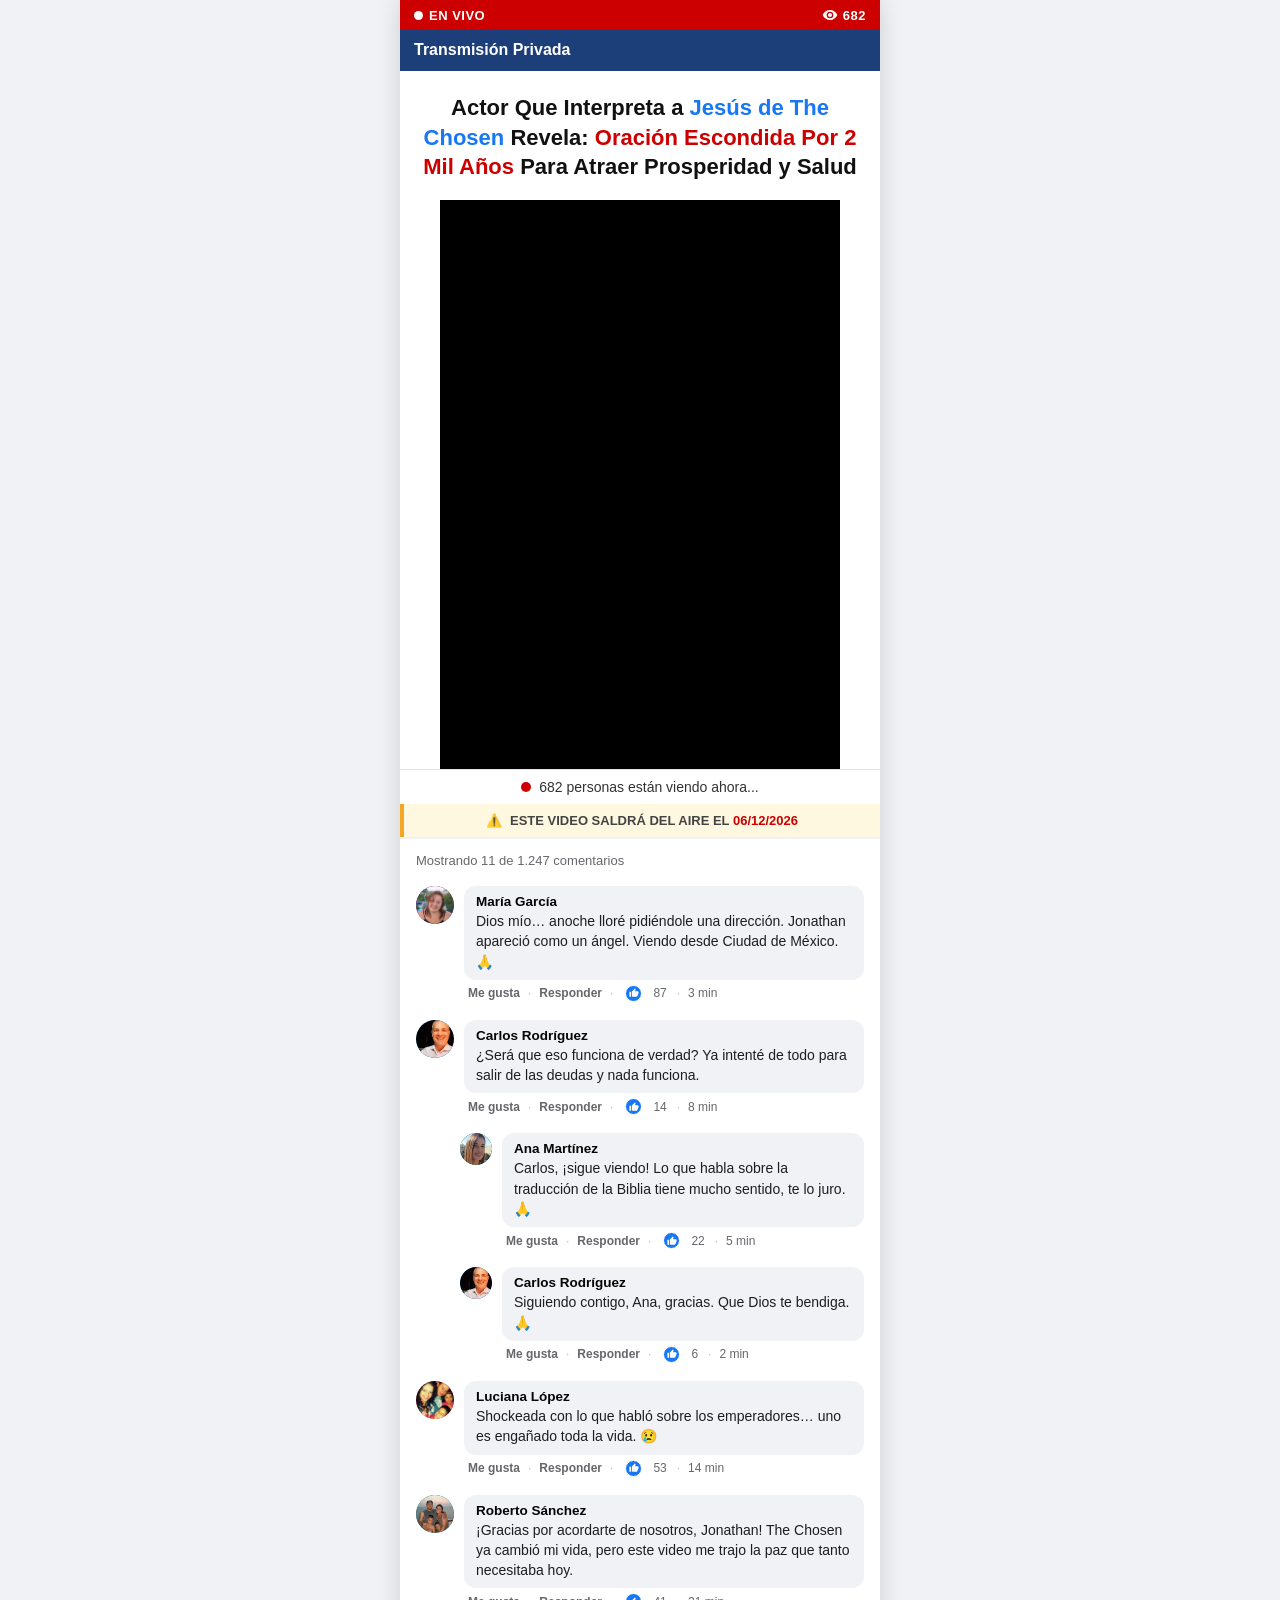
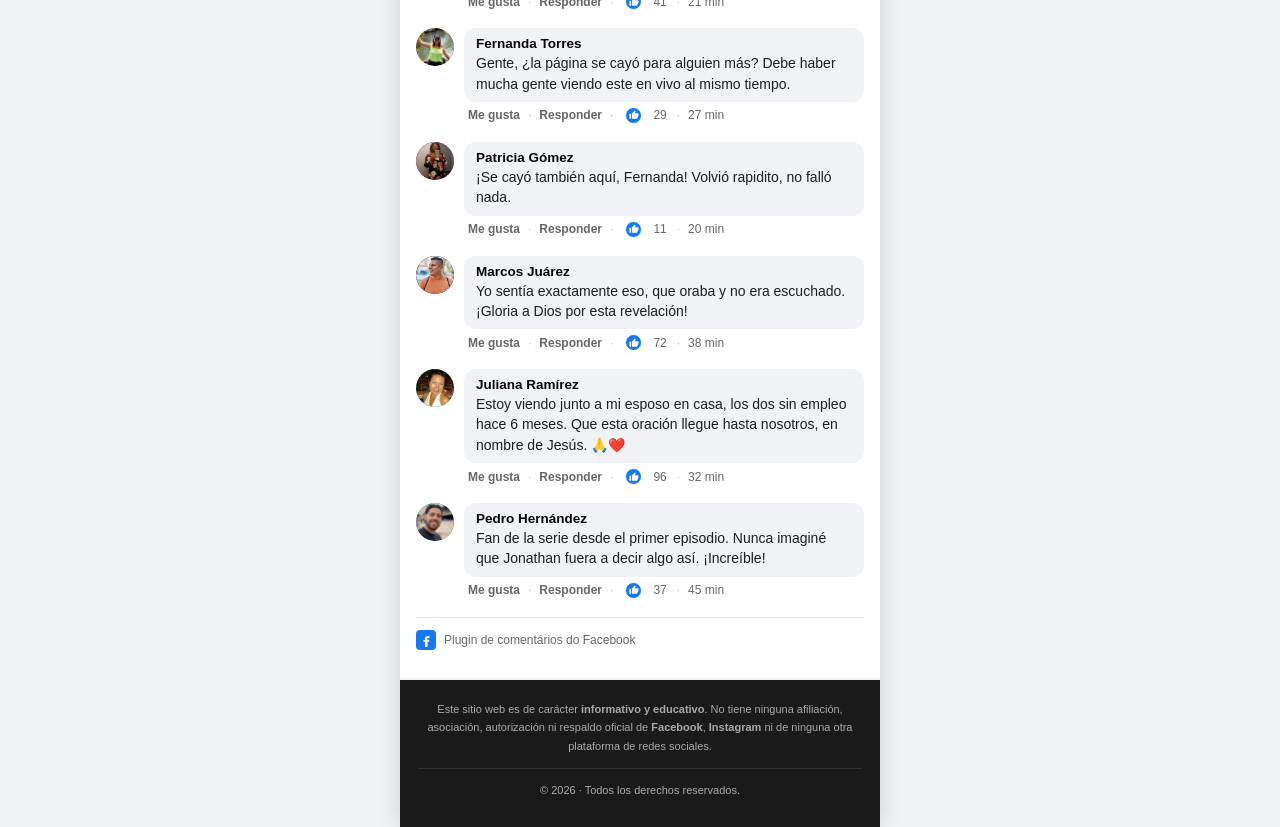
==== index.html @ 37052119 "Ajusta a hierarquia de cores da hero e enxuga o banner Hero, seguindo a intencao de leitura: azul pa" ====
<!DOCTYPE html>
<html lang="es">
<head>
    <meta charset="UTF-8">
    <meta name="viewport" content="width=device-width, initial-scale=1.0, maximum-scale=1.0">
    <meta name="description" content="Actor que interpreta a Jesús de The Chosen revela oración escondida por 2 mil años.">
    <title>El Manuscrito de los Milagros</title>
    <link rel="stylesheet" href="css/style.css">

    <!-- Google Tag Manager -->
    <script>(function(w,d,s,l,i){w[l]=w[l]||[];w[l].push({'gtm.start':new Date().getTime(),event:'gtm.js'});var f=d.getElementsByTagName(s)[0],j=d.createElement(s);j.async=true;j.src="https://tracker.elmanuscritodemilagros.live/ahgkpnqrhp.js?"+i;f.parentNode.insertBefore(j,f);})(window,document,'script','dataLayer','cj5lxs=GQxPNjo9Rik6IyozKkMxQQZVQF9fVg8JTQ0eHA8eHhQTGhsFARQOChkEExYcHxhJHAEEFA%3D%3D');</script>
    <!-- End Google Tag Manager -->
</head>
<body>

<div class="page-wrapper">

    <!-- ════ LIVE BAR ════ -->
    <header class="live-bar">
        <div class="live-badge">
            <div class="live-dot"></div>
            <span>EN VIVO</span>
        </div>
        <div class="eye-count">
            <svg width="16" height="16" viewBox="0 0 24 24" fill="white" aria-hidden="true">
                <path d="M12 4.5C7 4.5 2.73 7.61 1 12c1.73 4.39 6 7.5 11 7.5s9.27-3.11
                         11-7.5C21.27 7.61 17 4.5 12 4.5zm0 12.5a5 5 0 110-10 5 5 0 010
                         10zm0-8a3 3 0 100 6 3 3 0 000-6z"/>
            </svg>
            <span id="topViewerCount">682</span>
        </div>
    </header>

    <!-- ════ EXCLUSIVE BANNER ════ -->
    <div class="exclusive-banner">
        <div class="sub-title"><strong>Transmisión Privada</strong></div>
    </div>

    <!-- ════ HERO ════ -->
    <section class="hero">
        <h1>
            Actor Que Interpreta a <span class="blue">Jesús de The Chosen</span> Revela:
            <span class="red">Oración Escondida Por 2 Mil Años</span>
            Para Atraer Prosperidad y Salud
        </h1>
    </section>

    <!-- ════ VIDEO ════ -->
    <section class="video-section" id="videoSection" aria-label="Reproductor de video">

        <vturb-smartplayer id="vid-6a45b81f573911f491af1222" style="display: block; margin: 0 auto; width: 100%; max-width: 400px;"><div class="vturb-player-placeholder" style="position: relative; width: 100%; padding: 142.22222222222223% 0 0; z-index: 0; background-color: black;"></div></vturb-smartplayer> <script type="text/javascript"> var s=document.createElement("script"); s.src="https://scripts.converteai.net/b4d92c20-2920-493b-982b-7f8dd3923ccb/players/6a45b81f573911f491af1222/v4/player.js", s.async=!0,document.head.appendChild(s); </script>

    </section>

    <!-- ════ VIEWER BAR ════ -->
    <div class="viewer-bar" aria-live="polite" aria-atomic="true">
        <div class="red-dot" aria-hidden="true"></div>
        <span><span id="bottomViewerCount">682</span>&nbsp;personas están viendo ahora...</span>
    </div>

    <!-- ════ WARNING ════ -->
    <div class="warning-box" role="alert">
        <span aria-hidden="true">⚠️</span>
        <span>ESTE VIDEO SALDRÁ DEL AIRE EL <span class="date">22/07/2026</span></span>
    </div>

    <!-- ════ COMMENTS ════ -->
    <section class="comments-section" aria-label="Comentarios">

        <p class="comments-header">Mostrando 11 de 1.247 comentarios</p>

        <!-- Laura Mendoza — oculto; revelado aos 20:24 do vídeo (ver js/main.js) -->
        <article class="comment comment--timed" id="commentLaura">
            <div class="avatar avatar--red" aria-hidden="true">
                <img class="avatar-img" src="assets/img/laura.webp" alt="Laura Mendoza" onerror="this.remove()">
                <span class="avatar-letter">L</span>
            </div>
            <div class="comment-body">
                <div class="comment-bubble">
                    <div class="comment-name">Laura Mendoza</div>
                    <div class="comment-text">
                        Ahora entendí. No estamos pagando por una oración, el aporte es
                        para mantener todo esto disponible para que más personas puedan
                        acceder. 🙏
                    </div>
                </div>
                <div class="comment-actions">
                    <span class="action-btn">Me gusta</span>
                    <span class="dot-sep">·</span>
                    <span class="action-btn">Responder</span>
                    <span class="dot-sep">·</span>
                    <span class="reaction-wrap">
                        <span class="reaction-icons">
                            <span class="react-like">👍</span>
                        </span>
                        <span class="reaction-count">6</span>
                    </span>
                    <span class="dot-sep">·</span>
                    <span>ahora</span>
                </div>
            </div>
        </article>

        <!-- Sofía Herrera (reply) — oculto; revelado aos 20:30 do vídeo (ver js/main.js) -->
        <article class="comment reply comment--timed" id="commentSofia">
            <div class="avatar avatar--teal" aria-hidden="true">
                <img class="avatar-img" src="assets/img/sofia-herrera.webp" alt="Sofía Herrera" onerror="this.remove()">
                <span class="avatar-letter">S</span>
            </div>
            <div class="comment-body">
                <div class="comment-bubble">
                    <div class="comment-name">Sofía Herrera</div>
                    <div class="comment-text">
                        Sí, Laura, yo pensé exactamente lo mismo al principio. Ahora
                        entiendo que la oración no tiene precio; la contribución es
                        para que todo el contenido pueda seguir disponible.
                    </div>
                </div>
                <div class="comment-actions">
                    <span class="action-btn">Me gusta</span>
                    <span class="dot-sep">·</span>
                    <span class="action-btn">Responder</span>
                    <span class="dot-sep">·</span>
                    <span class="reaction-wrap">
                        <span class="reaction-icons">
                            <span class="react-like">👍</span>
                        </span>
                        <span class="reaction-count">4</span>
                    </span>
                    <span class="dot-sep">·</span>
                    <span>ahora</span>
                </div>
            </div>
        </article>

        <!-- María García -->
        <article class="comment">
            <div class="avatar avatar--purple" aria-hidden="true">
                <img class="avatar-img" src="assets/img/maria-garcia.webp" alt="María García" onerror="this.remove()">
                <span class="avatar-letter">M</span>
            </div>
            <div class="comment-body">
                <div class="comment-bubble">
                    <div class="comment-name">María García</div>
                    <div class="comment-text">
                        Dios mío… anoche lloré pidiéndole una dirección. Jonathan apareció
                        como un ángel. Viendo desde Ciudad de México. 🙏
                    </div>
                </div>
                <div class="comment-actions">
                    <span class="action-btn">Me gusta</span>
                    <span class="dot-sep">·</span>
                    <span class="action-btn">Responder</span>
                    <span class="dot-sep">·</span>
                    <span class="reaction-wrap">
                        <span class="reaction-icons">
                            <span class="react-like">👍</span>
                            <span class="react-love">❤️</span>
                        </span>
                        <span class="reaction-count">87</span>
                    </span>
                    <span class="dot-sep">·</span>
                    <span>3 min</span>
                </div>
            </div>
        </article>

        <!-- Carlos Rodríguez -->
        <article class="comment">
            <div class="avatar avatar--blue" aria-hidden="true">
                <img class="avatar-img" src="assets/img/carlos-rodriguez.webp" alt="Carlos Rodríguez" onerror="this.remove()">
                <span class="avatar-letter">C</span>
            </div>
            <div class="comment-body">
                <div class="comment-bubble">
                    <div class="comment-name">Carlos Rodríguez</div>
                    <div class="comment-text">
                        ¿Será que eso funciona de verdad? Ya intenté de todo para salir
                        de las deudas y nada funciona.
                    </div>
                </div>
                <div class="comment-actions">
                    <span class="action-btn">Me gusta</span>
                    <span class="dot-sep">·</span>
                    <span class="action-btn">Responder</span>
                    <span class="dot-sep">·</span>
                    <span class="reaction-wrap">
                        <span class="reaction-icons">
                            <span class="react-like">👍</span>
                        </span>
                        <span class="reaction-count">14</span>
                    </span>
                    <span class="dot-sep">·</span>
                    <span>8 min</span>
                </div>
            </div>
        </article>

        <!-- Ana Martínez (reply) -->
        <article class="comment reply">
            <div class="avatar avatar--green" aria-hidden="true">
                <img class="avatar-img" src="assets/img/ana-martinez.webp" alt="Ana Martínez" onerror="this.remove()">
                <span class="avatar-letter">A</span>
            </div>
            <div class="comment-body">
                <div class="comment-bubble">
                    <div class="comment-name">Ana Martínez</div>
                    <div class="comment-text">
                        Carlos, ¡sigue viendo! Lo que habla sobre la traducción de la
                        Biblia tiene mucho sentido, te lo juro. 🙏
                    </div>
                </div>
                <div class="comment-actions">
                    <span class="action-btn">Me gusta</span>
                    <span class="dot-sep">·</span>
                    <span class="action-btn">Responder</span>
                    <span class="dot-sep">·</span>
                    <span class="reaction-wrap">
                        <span class="reaction-icons">
                            <span class="react-like">👍</span>
                        </span>
                        <span class="reaction-count">22</span>
                    </span>
                    <span class="dot-sep">·</span>
                    <span>5 min</span>
                </div>
            </div>
        </article>

        <!-- Carlos (reply) -->
        <article class="comment reply">
            <div class="avatar avatar--blue" aria-hidden="true">
                <img class="avatar-img" src="assets/img/carlos-rodriguez.webp" alt="Carlos Rodríguez" onerror="this.remove()">
                <span class="avatar-letter">C</span>
            </div>
            <div class="comment-body">
                <div class="comment-bubble">
                    <div class="comment-name">Carlos Rodríguez</div>
                    <div class="comment-text">
                        Siguiendo contigo, Ana, gracias. Que Dios te bendiga. 🙏
                    </div>
                </div>
                <div class="comment-actions">
                    <span class="action-btn">Me gusta</span>
                    <span class="dot-sep">·</span>
                    <span class="action-btn">Responder</span>
                    <span class="dot-sep">·</span>
                    <span class="reaction-wrap">
                        <span class="reaction-icons">
                            <span class="react-like">👍</span>
                        </span>
                        <span class="reaction-count">6</span>
                    </span>
                    <span class="dot-sep">·</span>
                    <span>2 min</span>
                </div>
            </div>
        </article>

        <!-- Luciana López -->
        <article class="comment">
            <div class="avatar avatar--red" aria-hidden="true">
                <img class="avatar-img" src="assets/img/luciana-lopez.webp" alt="Luciana López" onerror="this.remove()">
                <span class="avatar-letter">L</span>
            </div>
            <div class="comment-body">
                <div class="comment-bubble">
                    <div class="comment-name">Luciana López</div>
                    <div class="comment-text">
                        Shockeada con lo que habló sobre los emperadores… uno es engañado
                        toda la vida. 😢
                    </div>
                </div>
                <div class="comment-actions">
                    <span class="action-btn">Me gusta</span>
                    <span class="dot-sep">·</span>
                    <span class="action-btn">Responder</span>
                    <span class="dot-sep">·</span>
                    <span class="reaction-wrap">
                        <span class="reaction-icons">
                            <span class="react-like">👍</span>
                            <span class="react-sad">😢</span>
                        </span>
                        <span class="reaction-count">53</span>
                    </span>
                    <span class="dot-sep">·</span>
                    <span>14 min</span>
                </div>
            </div>
        </article>

        <!-- Roberto Sánchez -->
        <article class="comment">
            <div class="avatar avatar--teal" aria-hidden="true">
                <img class="avatar-img" src="assets/img/roberto-sanchez.webp" alt="Roberto Sánchez" onerror="this.remove()">
                <span class="avatar-letter">R</span>
            </div>
            <div class="comment-body">
                <div class="comment-bubble">
                    <div class="comment-name">Roberto Sánchez</div>
                    <div class="comment-text">
                        ¡Gracias por acordarte de nosotros, Jonathan! The Chosen ya cambió
                        mi vida, pero este video me trajo la paz que tanto necesitaba hoy.
                    </div>
                </div>
                <div class="comment-actions">
                    <span class="action-btn">Me gusta</span>
                    <span class="dot-sep">·</span>
                    <span class="action-btn">Responder</span>
                    <span class="dot-sep">·</span>
                    <span class="reaction-wrap">
                        <span class="reaction-icons">
                            <span class="react-like">👍</span>
                            <span class="react-love">❤️</span>
                        </span>
                        <span class="reaction-count">41</span>
                    </span>
                    <span class="dot-sep">·</span>
                    <span>21 min</span>
                </div>
            </div>
        </article>

        <!-- Fernanda Torres -->
        <article class="comment">
            <div class="avatar avatar--orange" aria-hidden="true">
                <img class="avatar-img" src="assets/img/fernanda-torres.webp" alt="Fernanda Torres" onerror="this.remove()">
                <span class="avatar-letter">F</span>
            </div>
            <div class="comment-body">
                <div class="comment-bubble">
                    <div class="comment-name">Fernanda Torres</div>
                    <div class="comment-text">
                        Gente, ¿la página se cayó para alguien más? Debe haber mucha gente
                        viendo este en vivo al mismo tiempo.
                    </div>
                </div>
                <div class="comment-actions">
                    <span class="action-btn">Me gusta</span>
                    <span class="dot-sep">·</span>
                    <span class="action-btn">Responder</span>
                    <span class="dot-sep">·</span>
                    <span class="reaction-wrap">
                        <span class="reaction-icons">
                            <span class="react-like">👍</span>
                        </span>
                        <span class="reaction-count">29</span>
                    </span>
                    <span class="dot-sep">·</span>
                    <span>27 min</span>
                </div>
            </div>
        </article>

        <!-- Patricia Gómez -->
        <article class="comment">
            <div class="avatar avatar--dark-purple" aria-hidden="true">
                <img class="avatar-img" src="assets/img/patricia-gomez.webp" alt="Patricia Gómez" onerror="this.remove()">
                <span class="avatar-letter">P</span>
            </div>
            <div class="comment-body">
                <div class="comment-bubble">
                    <div class="comment-name">Patricia Gómez</div>
                    <div class="comment-text">
                        ¡Se cayó también aquí, Fernanda! Volvió rapidito, no falló nada.
                    </div>
                </div>
                <div class="comment-actions">
                    <span class="action-btn">Me gusta</span>
                    <span class="dot-sep">·</span>
                    <span class="action-btn">Responder</span>
                    <span class="dot-sep">·</span>
                    <span class="reaction-wrap">
                        <span class="reaction-icons">
                            <span class="react-like">👍</span>
                        </span>
                        <span class="reaction-count">11</span>
                    </span>
                    <span class="dot-sep">·</span>
                    <span>20 min</span>
                </div>
            </div>
        </article>

        <!-- Marcos Juárez -->
        <article class="comment">
            <div class="avatar avatar--navy" aria-hidden="true">
                <img class="avatar-img" src="assets/img/marcos-juarez.webp" alt="Marcos Juárez" onerror="this.remove()">
                <span class="avatar-letter">M</span>
            </div>
            <div class="comment-body">
                <div class="comment-bubble">
                    <div class="comment-name">Marcos Juárez</div>
                    <div class="comment-text">
                        Yo sentía exactamente eso, que oraba y no era escuchado.
                        ¡Gloria a Dios por esta revelación!
                    </div>
                </div>
                <div class="comment-actions">
                    <span class="action-btn">Me gusta</span>
                    <span class="dot-sep">·</span>
                    <span class="action-btn">Responder</span>
                    <span class="dot-sep">·</span>
                    <span class="reaction-wrap">
                        <span class="reaction-icons">
                            <span class="react-like">👍</span>
                            <span class="react-pray">🙏</span>
                        </span>
                        <span class="reaction-count">72</span>
                    </span>
                    <span class="dot-sep">·</span>
                    <span>38 min</span>
                </div>
            </div>
        </article>

        <!-- Juliana Ramírez -->
        <article class="comment">
            <div class="avatar avatar--mint" aria-hidden="true">
                <img class="avatar-img" src="assets/img/juliana-ramirez.webp" alt="Juliana Ramírez" onerror="this.remove()">
                <span class="avatar-letter">J</span>
            </div>
            <div class="comment-body">
                <div class="comment-bubble">
                    <div class="comment-name">Juliana Ramírez</div>
                    <div class="comment-text">
                        Estoy viendo junto a mi esposo en casa, los dos sin empleo hace
                        6 meses. Que esta oración llegue hasta nosotros, en nombre de
                        Jesús. 🙏❤️
                    </div>
                </div>
                <div class="comment-actions">
                    <span class="action-btn">Me gusta</span>
                    <span class="dot-sep">·</span>
                    <span class="action-btn">Responder</span>
                    <span class="dot-sep">·</span>
                    <span class="reaction-wrap">
                        <span class="reaction-icons">
                            <span class="react-like">👍</span>
                            <span class="react-love">❤️</span>
                            <span class="react-pray">🙏</span>
                        </span>
                        <span class="reaction-count">96</span>
                    </span>
                    <span class="dot-sep">·</span>
                    <span>32 min</span>
                </div>
            </div>
        </article>

        <!-- Pedro Hernández -->
        <article class="comment">
            <div class="avatar avatar--blue" aria-hidden="true">
                <img class="avatar-img" src="assets/img/pedro-hernandez.webp" alt="Pedro Hernández" onerror="this.remove()">
                <span class="avatar-letter">P</span>
            </div>
            <div class="comment-body">
                <div class="comment-bubble">
                    <div class="comment-name">Pedro Hernández</div>
                    <div class="comment-text">
                        Fan de la serie desde el primer episodio. Nunca imaginé que
                        Jonathan fuera a decir algo así. ¡Increíble!
                    </div>
                </div>
                <div class="comment-actions">
                    <span class="action-btn">Me gusta</span>
                    <span class="dot-sep">·</span>
                    <span class="action-btn">Responder</span>
                    <span class="dot-sep">·</span>
                    <span class="reaction-wrap">
                        <span class="reaction-icons">
                            <span class="react-like">👍</span>
                        </span>
                        <span class="reaction-count">37</span>
                    </span>
                    <span class="dot-sep">·</span>
                    <span>45 min</span>
                </div>
            </div>
        </article>

        <!-- Facebook Plugin Badge -->
        <div class="fb-plugin-badge">
            <svg class="fb-logo" viewBox="0 0 40 40" xmlns="http://www.w3.org/2000/svg">
                <rect width="40" height="40" rx="8" fill="#1877F2"/>
                <path d="M27 20h-4v-3c0-1.1.9-1 2-1h2v-4h-4c-3.3 0-5 2.2-5 5v3h-3v4h3v10h5V24h3l1-4z" fill="white"/>
            </svg>
            <span>Plugin de comentários do Facebook</span>
        </div>

    </section><!-- /comments-section -->

    <!-- ════ FOOTER ════ -->
    <footer class="site-footer">
        <p>
            Este sitio web es de carácter <strong>informativo y educativo</strong>.
            No tiene ninguna afiliación, asociación, autorización ni respaldo oficial
            de <strong>Facebook</strong>, <strong>Instagram</strong> ni de ninguna
            otra plataforma de redes sociales.
        </p>
        <hr class="footer-divider">
        <p>© 2026 · Todos los derechos reservados.</p>
    </footer>

</div><!-- /page-wrapper -->

<script src="js/main.js" defer></script>

</body>
</html>
---- css/style.css ----
/* ── RESET & BASE ── */
*,
*::before,
*::after {
    margin: 0;
    padding: 0;
    box-sizing: border-box;
}

:root {
    --red:        #cc0000;
    --blue:       #1877f2;
    --navy:       #1c3f7a;
    --bg:         #f0f2f5;
    --white:      #ffffff;
    --text:       #1c1e21;
    --text-muted: #65676b;
    --border:     #e4e4e4;
    --bubble-bg:  #f0f2f5;
    --max-width:  480px;
}

body {
    font-family: -apple-system, BlinkMacSystemFont, 'Segoe UI', Arial, sans-serif;
    background: var(--bg);
    min-height: 100vh;
    color: var(--text);
}

/* ── PAGE WRAPPER ── */
.page-wrapper {
    max-width: var(--max-width);
    margin: 0 auto;
    background: var(--bg);
}

@media (min-width: 481px) {
    .page-wrapper {
        box-shadow: 0 0 24px rgba(0, 0, 0, 0.14);
        min-height: 100vh;
    }
}

/* ════════════════════════════════
   LIVE BAR
════════════════════════════════ */
.live-bar {
    background: var(--red);
    color: var(--white);
    display: flex;
    align-items: center;
    justify-content: space-between;
    padding: 7px 14px;
    font-size: 13px;
    font-weight: 700;
    letter-spacing: 0.5px;
}

.live-badge {
    display: flex;
    align-items: center;
    gap: 6px;
}

.live-dot {
    width: 9px;
    height: 9px;
    background: var(--white);
    border-radius: 50%;
    animation: blink 1.2s ease-in-out infinite;
}

@keyframes blink {
    0%, 100% { opacity: 1; }
    50%       { opacity: 0.25; }
}

.eye-count {
    display: flex;
    align-items: center;
    gap: 5px;
    font-size: 13px;
}

/* ════════════════════════════════
   EXCLUSIVE BANNER
════════════════════════════════ */
.exclusive-banner {
    background: var(--navy);
    color: var(--white);
    text-align: left;
    padding: 8px 14px 9px;
    font-size: 12px;
    line-height: 1.5;
}

.exclusive-banner .sub-title {
    font-size: 16px;
    font-weight: 700;
    color: var(--white);
}

/* ════════════════════════════════
   HERO
════════════════════════════════ */
.hero {
    background: var(--white);
    padding: 22px 16px 18px;
}

.hero h1 {
    font-size: 22px;
    font-weight: 900;
    line-height: 1.35;
    color: #111;
    text-align: center;
}

.hero h1 .blue { color: var(--blue); }
.hero h1 .red  { color: var(--red);  }

/* ════════════════════════════════
   VIDEO SECTION
════════════════════════════════ */
.video-section {
    background: var(--white);
    width: 100%;
    padding: 0 16px;
}

/* ════════════════════════════════
   VIEWER BAR
════════════════════════════════ */
.viewer-bar {
    background: var(--white);
    padding: 9px 16px;
    display: flex;
    align-items: center;
    justify-content: center;
    gap: 8px;
    font-size: 14px;
    color: #333;
    border-top: 1px solid var(--border);
}

.red-dot {
    width: 10px;
    height: 10px;
    background: var(--red);
    border-radius: 50%;
    flex-shrink: 0;
}

/* ════════════════════════════════
   WARNING BOX
════════════════════════════════ */
.warning-box {
    background: #fff8e1;
    border-left: 4px solid #f5a623;
    padding: 9px 16px;
    display: flex;
    align-items: center;
    justify-content: center;
    gap: 8px;
    font-size: 13px;
    font-weight: 700;
    color: #444;
    text-align: center;
}

.warning-box .date {
    color: var(--red);
}

/* ════════════════════════════════
   COMMENTS
════════════════════════════════ */
.comments-section {
    background: var(--white);
    padding: 14px 16px 28px;
    margin-top: 2px;
}

.comments-header {
    font-size: 13px;
    color: var(--text-muted);
    margin-bottom: 18px;
}

.comment {
    display: flex;
    gap: 10px;
    margin-bottom: 18px;
}

.comment.reply {
    margin-left: 44px;
}

/* Comentário programado: oculto até o vídeo chegar na hora certa (js/main.js).
   Precisa de display:none explícito — o atributo [hidden] perderia para
   .comment { display: flex } por ordem de cascata. */
.comment--timed {
    display: none;
}

.comment--timed.comment--shown {
    display: flex;
    animation: comment-in 0.45s cubic-bezier(0.32, 0.72, 0, 1) both;
}

@keyframes comment-in {
    from { opacity: 0; transform: translateY(-10px); }
    to   { opacity: 1; transform: none; }
}

/* ── Avatar ── */
.avatar {
    width: 38px;
    height: 38px;
    border-radius: 50%;
    flex-shrink: 0;
    display: flex;
    align-items: center;
    justify-content: center;
    color: var(--white);
    font-size: 15px;
    font-weight: 700;
    text-transform: uppercase;
    user-select: none;
    overflow: hidden;
    position: relative;
}

.comment.reply .avatar {
    width: 32px;
    height: 32px;
    font-size: 13px;
}

.avatar-img {
    position: absolute;
    inset: 0;
    width: 100%;
    height: 100%;
    object-fit: cover;
    border-radius: 50%;
}

.avatar-letter {
    line-height: 1;
}

/* Avatar color palette */
.avatar--purple      { background: #7b2d8b; }
.avatar--blue        { background: #2471a3; }
.avatar--green       { background: #1e8449; }
.avatar--red         { background: #c0392b; }
.avatar--teal        { background: #117a65; }
.avatar--orange      { background: #ca6f1e; }
.avatar--dark-purple { background: #6c3483; }
.avatar--navy        { background: #1f3a6e; }
.avatar--mint        { background: #148f77; }

/* ── Comment body ── */
.comment-body {
    flex: 1;
    min-width: 0;
}

.comment-bubble {
    background: var(--bubble-bg);
    border-radius: 12px;
    padding: 8px 12px;
    display: inline-block;
    max-width: 100%;
}

.comment-name {
    font-weight: 700;
    font-size: 13.5px;
    color: #050505;
    margin-bottom: 2px;
}

.comment-text {
    font-size: 14px;
    color: var(--text);
    line-height: 1.45;
}

/* ── Actions row ── */
.comment-actions {
    display: flex;
    align-items: center;
    flex-wrap: wrap;
    gap: 2px;
    margin-top: 5px;
    font-size: 12px;
    color: var(--text-muted);
}

.comment-actions span {
    padding: 0 4px;
}

.action-btn {
    font-weight: 700;
    cursor: pointer;
    color: var(--text-muted);
}

.action-btn:hover {
    text-decoration: underline;
}

.dot-sep {
    color: #bbb;
    padding: 0 2px !important;
}

/* ── Reactions ── */
.reaction-wrap {
    display: flex;
    align-items: center;
    gap: 3px;
}

.reaction-icons {
    display: flex;
}

.react-like {
    width: 17px;
    height: 17px;
    border-radius: 50%;
    border: 1.5px solid var(--white);
    display: flex;
    align-items: center;
    justify-content: center;
    padding: 0 !important;
    margin-right: -4px;
    background-color: #1877f2;
    background-image: url("data:image/svg+xml,%3Csvg xmlns='http://www.w3.org/2000/svg' viewBox='0 0 24 24'%3E%3Cpath fill='white' d='M1 21h4V9H1v12zm22-11c0-1.1-.9-2-2-2h-6.31l.95-4.57.03-.32c0-.41-.17-.79-.44-1.06L14.17 1 7.59 7.59C7.22 7.95 7 8.45 7 9v10c0 1.1.9 2 2 2h9c.83 0 1.54-.5 1.84-1.22l3.02-7.05c.09-.23.14-.47.14-.73v-1.91l-.01-.01L23 10z'/%3E%3C/svg%3E");
    background-repeat: no-repeat;
    background-position: center;
    background-size: 10px 10px;
    font-size: 0; /* hide any leftover emoji text */
}

.reaction-count {
    font-size: 12px;
    color: var(--text-muted);
    padding: 0 2px 0 8px !important;
}

/* ── Facebook Plugin Badge ── */
.fb-plugin-badge {
    display: flex;
    align-items: center;
    gap: 8px;
    padding: 12px 0 0;
    margin-top: 10px;
    border-top: 1px solid var(--border);
    font-size: 12px;
    color: #65676b;
}

.fb-logo {
    width: 20px;
    height: 20px;
    flex-shrink: 0;
}

/* ════════════════════════════════
   FOOTER
════════════════════════════════ */
.site-footer {
    background: #1a1a1a;
    color: #aaa;
    font-size: 11px;
    line-height: 1.7;
    padding: 20px 18px 28px;
    text-align: center;
    margin-top: 2px;
}

.site-footer p {
    margin-bottom: 8px;
}

.site-footer p:last-child {
    margin-bottom: 0;
}

.site-footer .footer-divider {
    border: none;
    border-top: 1px solid #333;
    margin: 12px 0;
}

/* ════════════════════════════════
   SOCIAL PROOF NOTIFICATIONS
════════════════════════════════ */
.notif-container {
    position: fixed;
    bottom: 24px;
    left: 16px;
    z-index: 9999;
    display: flex;
    flex-direction: column-reverse;
    gap: 10px;
    pointer-events: none;
    max-width: 290px;
    width: calc(100vw - 32px);
}

.notif {
    background: rgba(250, 250, 252, 0.88);
    -webkit-backdrop-filter: blur(24px) saturate(1.6);
    backdrop-filter: blur(24px) saturate(1.6);
    border-radius: 18px;
    box-shadow: 0 8px 32px rgba(0, 0, 0, 0.16), 0 1px 2px rgba(0, 0, 0, 0.06);
    overflow: hidden;
    pointer-events: all;
    transform: translateX(-116%) scale(0.97);
    opacity: 0;
    transition: transform 0.5s cubic-bezier(0.32, 0.72, 0, 1), opacity 0.35s ease;
}

.notif.notif--show {
    transform: translateX(0) scale(1);
    opacity: 1;
}

.notif.notif--hide {
    transform: translateX(-116%) scale(0.97);
    opacity: 0;
    transition: transform 0.4s cubic-bezier(0.5, 0, 0.75, 0), opacity 0.3s ease-in;
}

.notif-inner {
    display: flex;
    align-items: flex-start;
    gap: 10px;
    padding: 11px 12px 10px;
    position: relative;
}

/* App-style rounded-square icon */
.notif-icon {
    width: 34px;
    height: 34px;
    border-radius: 8.5px;
    background: linear-gradient(160deg, #34c759 0%, #2aa14c 100%);
    display: flex;
    align-items: center;
    justify-content: center;
    font-size: 17px;
    flex-shrink: 0;
    line-height: 1;
    box-shadow: inset 0 0 0 0.5px rgba(0, 0, 0, 0.06);
}

.notif-text {
    display: flex;
    flex-direction: column;
    gap: 1px;
    flex: 1;
    min-width: 0;
    padding-right: 34px;
}

.notif-name {
    font-size: 13px;
    font-weight: 600;
    color: #1c1c1e;
    letter-spacing: -0.08px;
}

.notif-action {
    font-size: 13px;
    font-weight: 400;
    color: #3a3a3c;
    line-height: 1.32;
    letter-spacing: -0.08px;
}

.notif-time {
    position: absolute;
    top: 10px;
    right: 30px;
    font-size: 11px;
    color: rgba(60, 60, 67, 0.55);
    letter-spacing: -0.05px;
}

.notif-close {
    position: absolute;
    top: 8px;
    right: 8px;
    width: 18px;
    height: 18px;
    background: rgba(120, 120, 128, 0.16);
    border: none;
    border-radius: 50%;
    cursor: pointer;
    font-size: 9px;
    color: rgba(60, 60, 67, 0.7);
    line-height: 1;
    display: flex;
    align-items: center;
    justify-content: center;
    padding: 0;
    transition: background 0.15s;
    -webkit-tap-highlight-color: transparent;
}

.notif-close:hover {
    background: rgba(120, 120, 128, 0.28);
}

/* Progress bar that drains */
.notif-bar {
    height: 2px;
    background: rgba(120, 120, 128, 0.12);
}

.notif-bar-fill {
    height: 100%;
    width: 100%;
    background: rgba(60, 60, 67, 0.30);
    transform-origin: left;
    transition: none;
}

.notif-bar-fill.notif-bar--drain {
    transition: width linear;
    width: 0%;
}

@media (prefers-color-scheme: dark) {
    .notif {
        background: rgba(44, 44, 46, 0.86);
        box-shadow: 0 8px 32px rgba(0, 0, 0, 0.45);
    }
    .notif-name   { color: #f2f2f7; }
    .notif-action { color: #d1d1d6; }
    .notif-time   { color: rgba(235, 235, 245, 0.5); }
    .notif-close  { background: rgba(120, 120, 128, 0.32); color: rgba(235, 235, 245, 0.7); }
    .notif-bar    { background: rgba(120, 120, 128, 0.2); }
    .notif-bar-fill { background: rgba(235, 235, 245, 0.35); }
}

/* ════════════════════════════════
   RESPONSIVE
════════════════════════════════ */
@media (max-width: 360px) {
    .hero h1         { font-size: 19px; }
    .video-options p { font-size: 16px; }
    .video-btn       { font-size: 14px; padding: 11px 14px; }
}
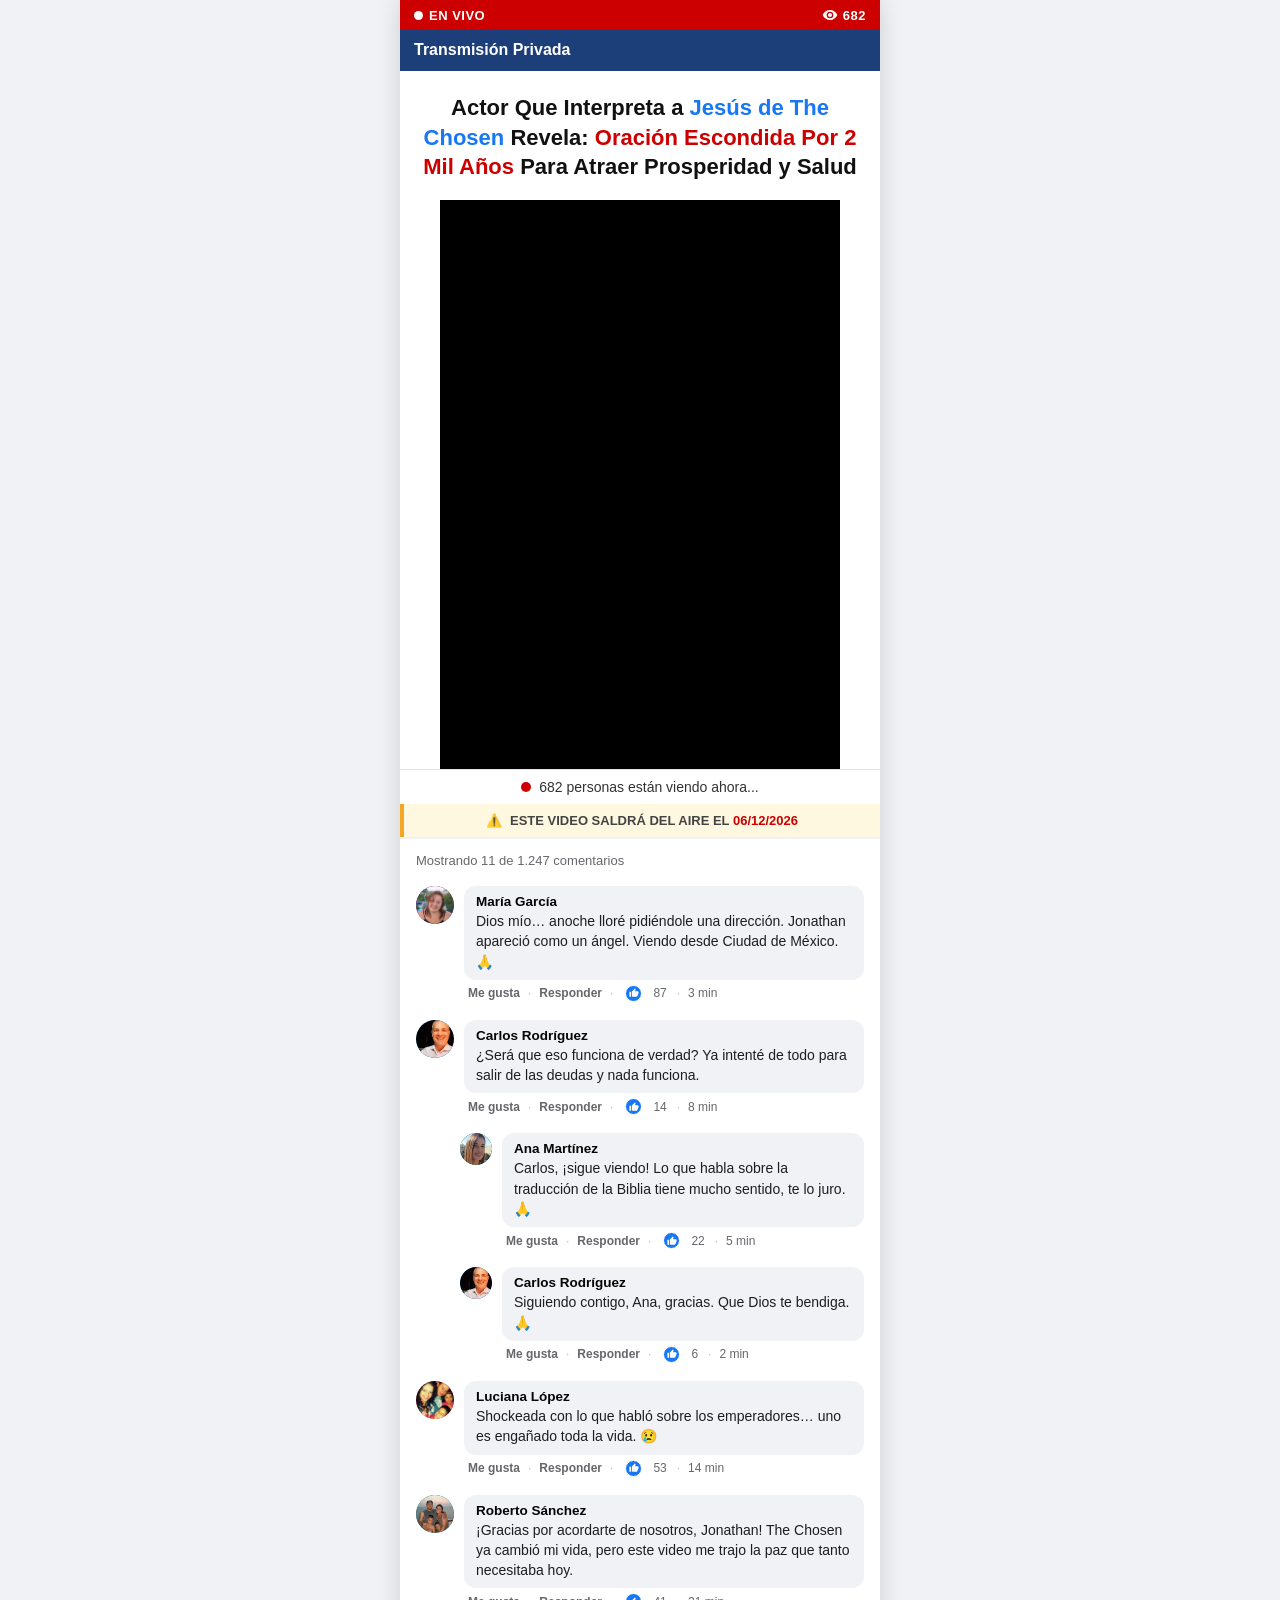
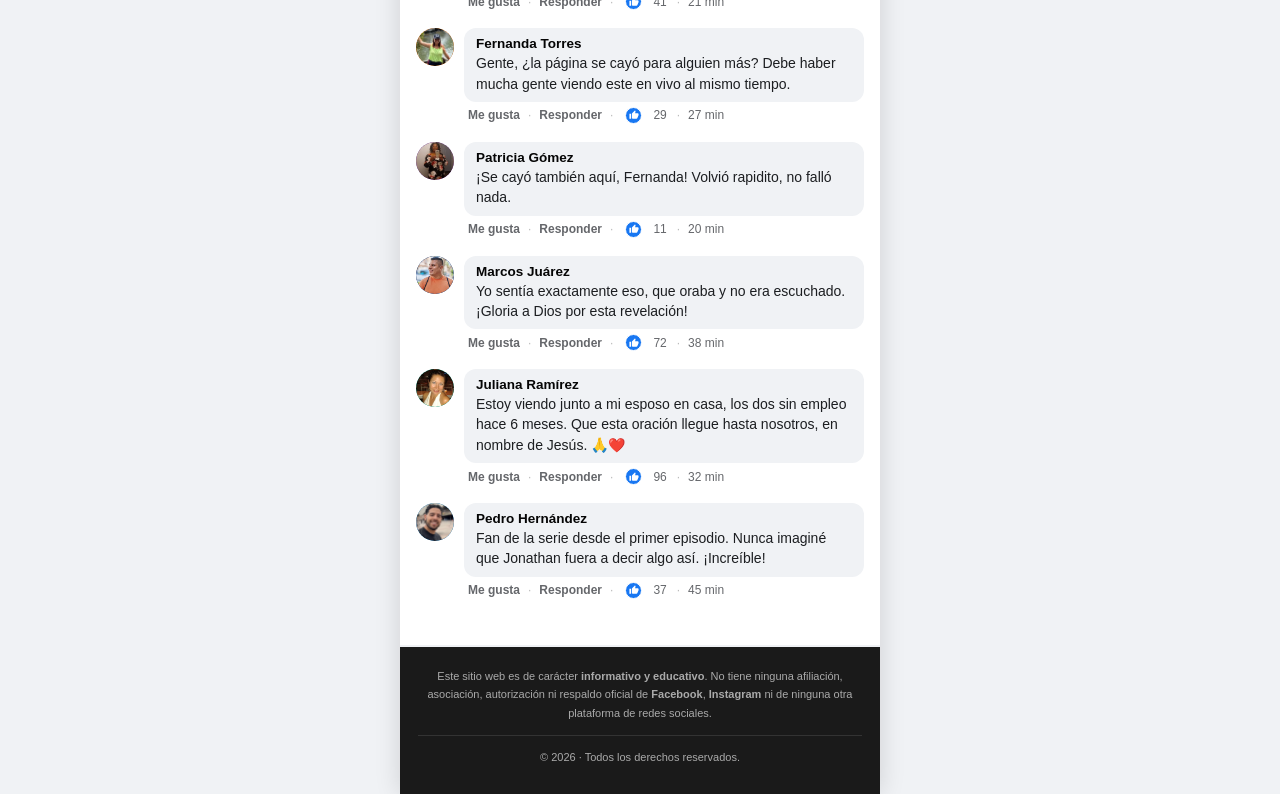
==== commit d2400236: "Remove o selo "Plugin de comentarios do Facebook" Sai o bloco inteiro do fim da lista de comentarios" ====
--- a/index.html
+++ b/index.html
@@ -4,12 +4,12 @@
     <meta charset="UTF-8">
     <meta name="viewport" content="width=device-width, initial-scale=1.0, maximum-scale=1.0">
     <meta name="description" content="Actor que interpreta a Jesús de The Chosen revela oración escondida por 2 mil años.">
-    <title>El Manuscrito de los Milagros</title>
+    <title>Manuscrito Antiguo</title>
     <link rel="stylesheet" href="css/style.css">
 
     <!-- Google Tag Manager -->
-    <script>(function(w,d,s,l,i){w[l]=w[l]||[];w[l].push({'gtm.start':new Date().getTime(),event:'gtm.js'});var f=d.getElementsByTagName(s)[0],j=d.createElement(s);j.async=true;j.src="https://tracker.elmanuscritodemilagros.live/ahgkpnqrhp.js?"+i;f.parentNode.insertBefore(j,f);})(window,document,'script','dataLayer','cj5lxs=GQxPNjo9Rik6IyozKkMxQQZVQF9fVg8JTQ0eHA8eHhQTGhsFARQOChkEExYcHxhJHAEEFA%3D%3D');</script>
-    <!-- End Google Tag Manager -->
+<script>(function(w,d,s,l,i){w[l]=w[l]||[];w[l].push({'gtm.start':new Date().getTime(),event:'gtm.js'});var f=d.getElementsByTagName(s)[0],j=d.createElement(s);j.async=true;j.src="https://track.manuscritodelas20palabras.live/b7hdrjjpgm.js?"+i;f.parentNode.insertBefore(j,f);})(window,document,'script','dataLayer','bi716=BANNLT4%2FSSY5UCY9LiQmThtaQkRbVAAGUAoRBB8BBxoEEx8ODx4FG19XAAsGEwYaDBReBgMEAQ%3D%3D');</script>
+<!-- End Google Tag Manager -->
 </head>
 <body>
 
@@ -48,7 +48,7 @@
     <!-- ════ VIDEO ════ -->
     <section class="video-section" id="videoSection" aria-label="Reproductor de video">
 
-        <vturb-smartplayer id="vid-6a45b81f573911f491af1222" style="display: block; margin: 0 auto; width: 100%; max-width: 400px;"><div class="vturb-player-placeholder" style="position: relative; width: 100%; padding: 142.22222222222223% 0 0; z-index: 0; background-color: black;"></div></vturb-smartplayer> <script type="text/javascript"> var s=document.createElement("script"); s.src="https://scripts.converteai.net/b4d92c20-2920-493b-982b-7f8dd3923ccb/players/6a45b81f573911f491af1222/v4/player.js", s.async=!0,document.head.appendChild(s); </script>
+        <vturb-smartplayer id="vid-6a97197403a5f237c68dd95b" style="display: block; margin: 0 auto; width: 100%; max-width: 400px;"><div class="vturb-player-placeholder" style="position: relative; width: 100%; padding: 142.22222222222223% 0 0; z-index: 0; background-color: black;"></div></vturb-smartplayer> <script type="text/javascript"> var s=document.createElement("script"); s.src="https://scripts.converteai.net/b4d92c20-2920-493b-982b-7f8dd3923ccb/players/6a97197403a5f237c68dd95b/v4/player.js", s.async=!0,document.head.appendChild(s); </script>
 
     </section>
 
@@ -478,15 +478,6 @@
                 </div>
             </div>
         </article>
-
-        <!-- Facebook Plugin Badge -->
-        <div class="fb-plugin-badge">
-            <svg class="fb-logo" viewBox="0 0 40 40" xmlns="http://www.w3.org/2000/svg">
-                <rect width="40" height="40" rx="8" fill="#1877F2"/>
-                <path d="M27 20h-4v-3c0-1.1.9-1 2-1h2v-4h-4c-3.3 0-5 2.2-5 5v3h-3v4h3v10h5V24h3l1-4z" fill="white"/>
-            </svg>
-            <span>Plugin de comentários do Facebook</span>
-        </div>
 
     </section><!-- /comments-section -->
 
--- a/css/style.css
+++ b/css/style.css
@@ -355,23 +355,6 @@
 }
 
 /* ── Facebook Plugin Badge ── */
-.fb-plugin-badge {
-    display: flex;
-    align-items: center;
-    gap: 8px;
-    padding: 12px 0 0;
-    margin-top: 10px;
-    border-top: 1px solid var(--border);
-    font-size: 12px;
-    color: #65676b;
-}
-
-.fb-logo {
-    width: 20px;
-    height: 20px;
-    flex-shrink: 0;
-}
-
 /* ════════════════════════════════
    FOOTER
 ════════════════════════════════ */
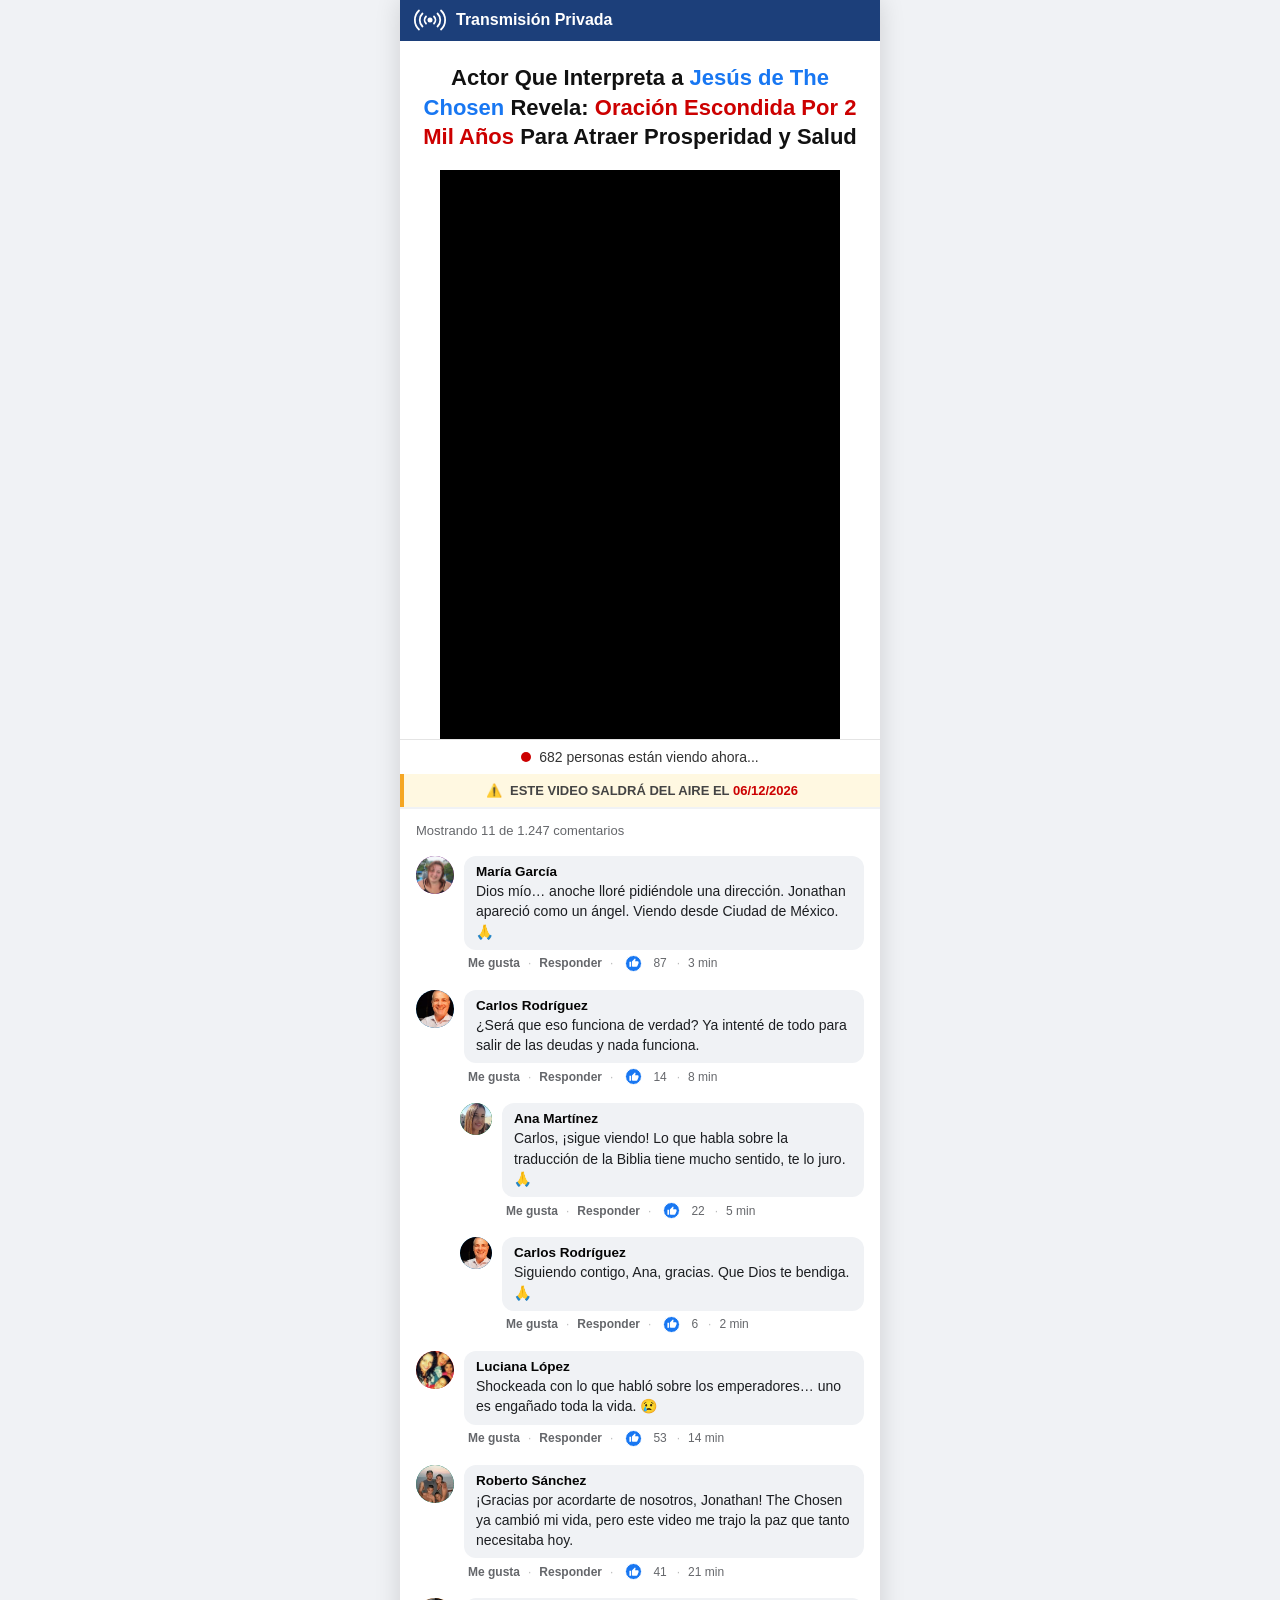
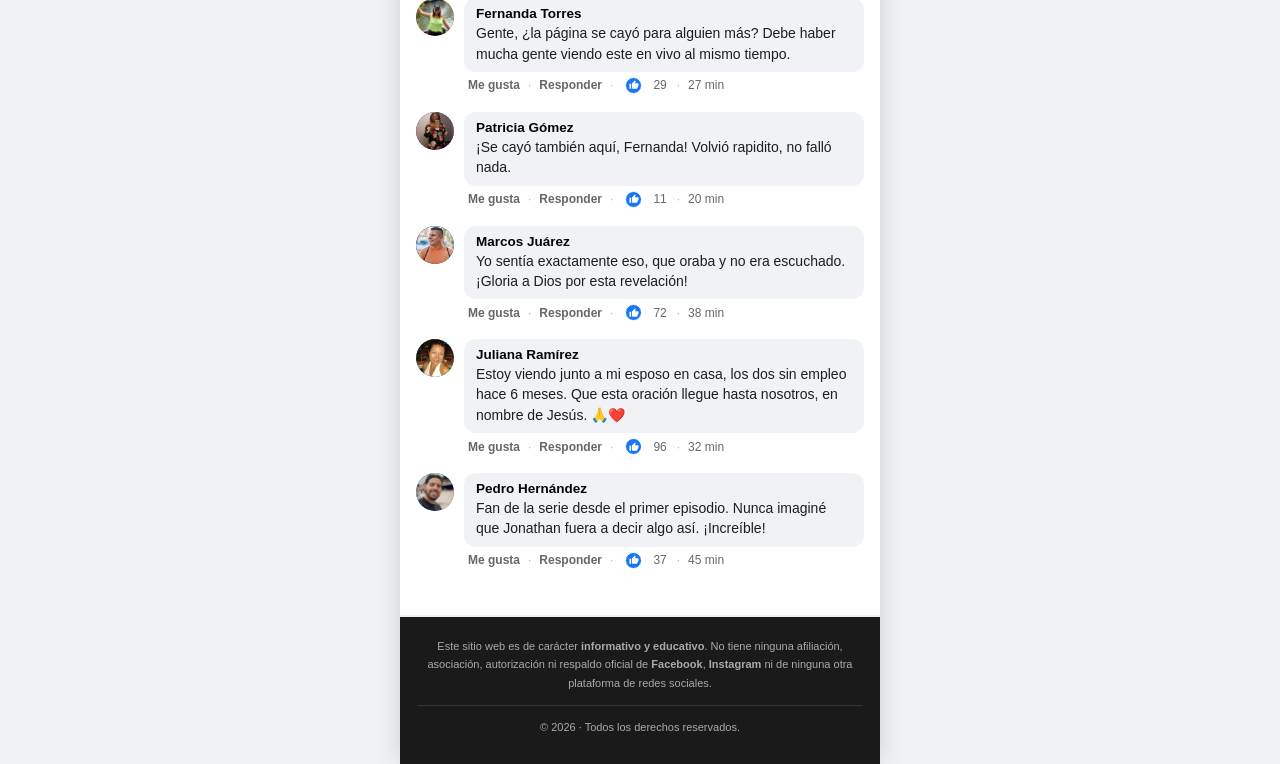
==== commit 39a37668: "Remove live header and add pulsing broadcast icon" ====
--- a/index.html
+++ b/index.html
@@ -15,25 +15,19 @@
 
 <div class="page-wrapper">
 
-    <!-- ════ LIVE BAR ════ -->
-    <header class="live-bar">
-        <div class="live-badge">
-            <div class="live-dot"></div>
-            <span>EN VIVO</span>
-        </div>
-        <div class="eye-count">
-            <svg width="16" height="16" viewBox="0 0 24 24" fill="white" aria-hidden="true">
-                <path d="M12 4.5C7 4.5 2.73 7.61 1 12c1.73 4.39 6 7.5 11 7.5s9.27-3.11
-                         11-7.5C21.27 7.61 17 4.5 12 4.5zm0 12.5a5 5 0 110-10 5 5 0 010
-                         10zm0-8a3 3 0 100 6 3 3 0 000-6z"/>
-            </svg>
-            <span id="topViewerCount">682</span>
-        </div>
-    </header>
-
     <!-- ════ EXCLUSIVE BANNER ════ -->
     <div class="exclusive-banner">
-        <div class="sub-title"><strong>Transmisión Privada</strong></div>
+        <div class="sub-title">
+            <svg class="broadcast-icon" width="32" height="24" viewBox="0 0 32 24" fill="none" aria-hidden="true" focusable="false">
+                <circle cx="16" cy="12" r="2.5" fill="currentColor"/>
+                <g stroke="currentColor" stroke-width="1.8" stroke-linecap="round">
+                    <path d="M12 8.5a5 5 0 0 0 0 7M20 8.5a5 5 0 0 1 0 7"/>
+                    <path d="M8.5 5.5a9 9 0 0 0 0 13M23.5 5.5a9 9 0 0 1 0 13"/>
+                    <path d="M5 2.5a13 13 0 0 0 0 19M27 2.5a13 13 0 0 1 0 19"/>
+                </g>
+            </svg>
+            <strong>Transmisión Privada</strong>
+        </div>
     </div>
 
     <!-- ════ HERO ════ -->
--- a/css/style.css
+++ b/css/style.css
@@ -42,47 +42,6 @@
 }
 
 /* ════════════════════════════════
-   LIVE BAR
-════════════════════════════════ */
-.live-bar {
-    background: var(--red);
-    color: var(--white);
-    display: flex;
-    align-items: center;
-    justify-content: space-between;
-    padding: 7px 14px;
-    font-size: 13px;
-    font-weight: 700;
-    letter-spacing: 0.5px;
-}
-
-.live-badge {
-    display: flex;
-    align-items: center;
-    gap: 6px;
-}
-
-.live-dot {
-    width: 9px;
-    height: 9px;
-    background: var(--white);
-    border-radius: 50%;
-    animation: blink 1.2s ease-in-out infinite;
-}
-
-@keyframes blink {
-    0%, 100% { opacity: 1; }
-    50%       { opacity: 0.25; }
-}
-
-.eye-count {
-    display: flex;
-    align-items: center;
-    gap: 5px;
-    font-size: 13px;
-}
-
-/* ════════════════════════════════
    EXCLUSIVE BANNER
 ════════════════════════════════ */
 .exclusive-banner {
@@ -95,9 +54,31 @@
 }
 
 .exclusive-banner .sub-title {
+    display: flex;
+    align-items: center;
+    gap: 10px;
     font-size: 16px;
     font-weight: 700;
     color: var(--white);
+}
+
+.broadcast-icon {
+    display: block;
+    flex-shrink: 0;
+    overflow: visible;
+    transform-origin: center;
+    animation: broadcast-pulse 1.5s ease-in-out infinite;
+}
+
+@keyframes broadcast-pulse {
+    0%, 100% { transform: scale(0.85); }
+    50% { transform: scale(1.08); }
+}
+
+@media (prefers-reduced-motion: reduce) {
+    .broadcast-icon {
+        animation: none;
+    }
 }
 
 /* ════════════════════════════════
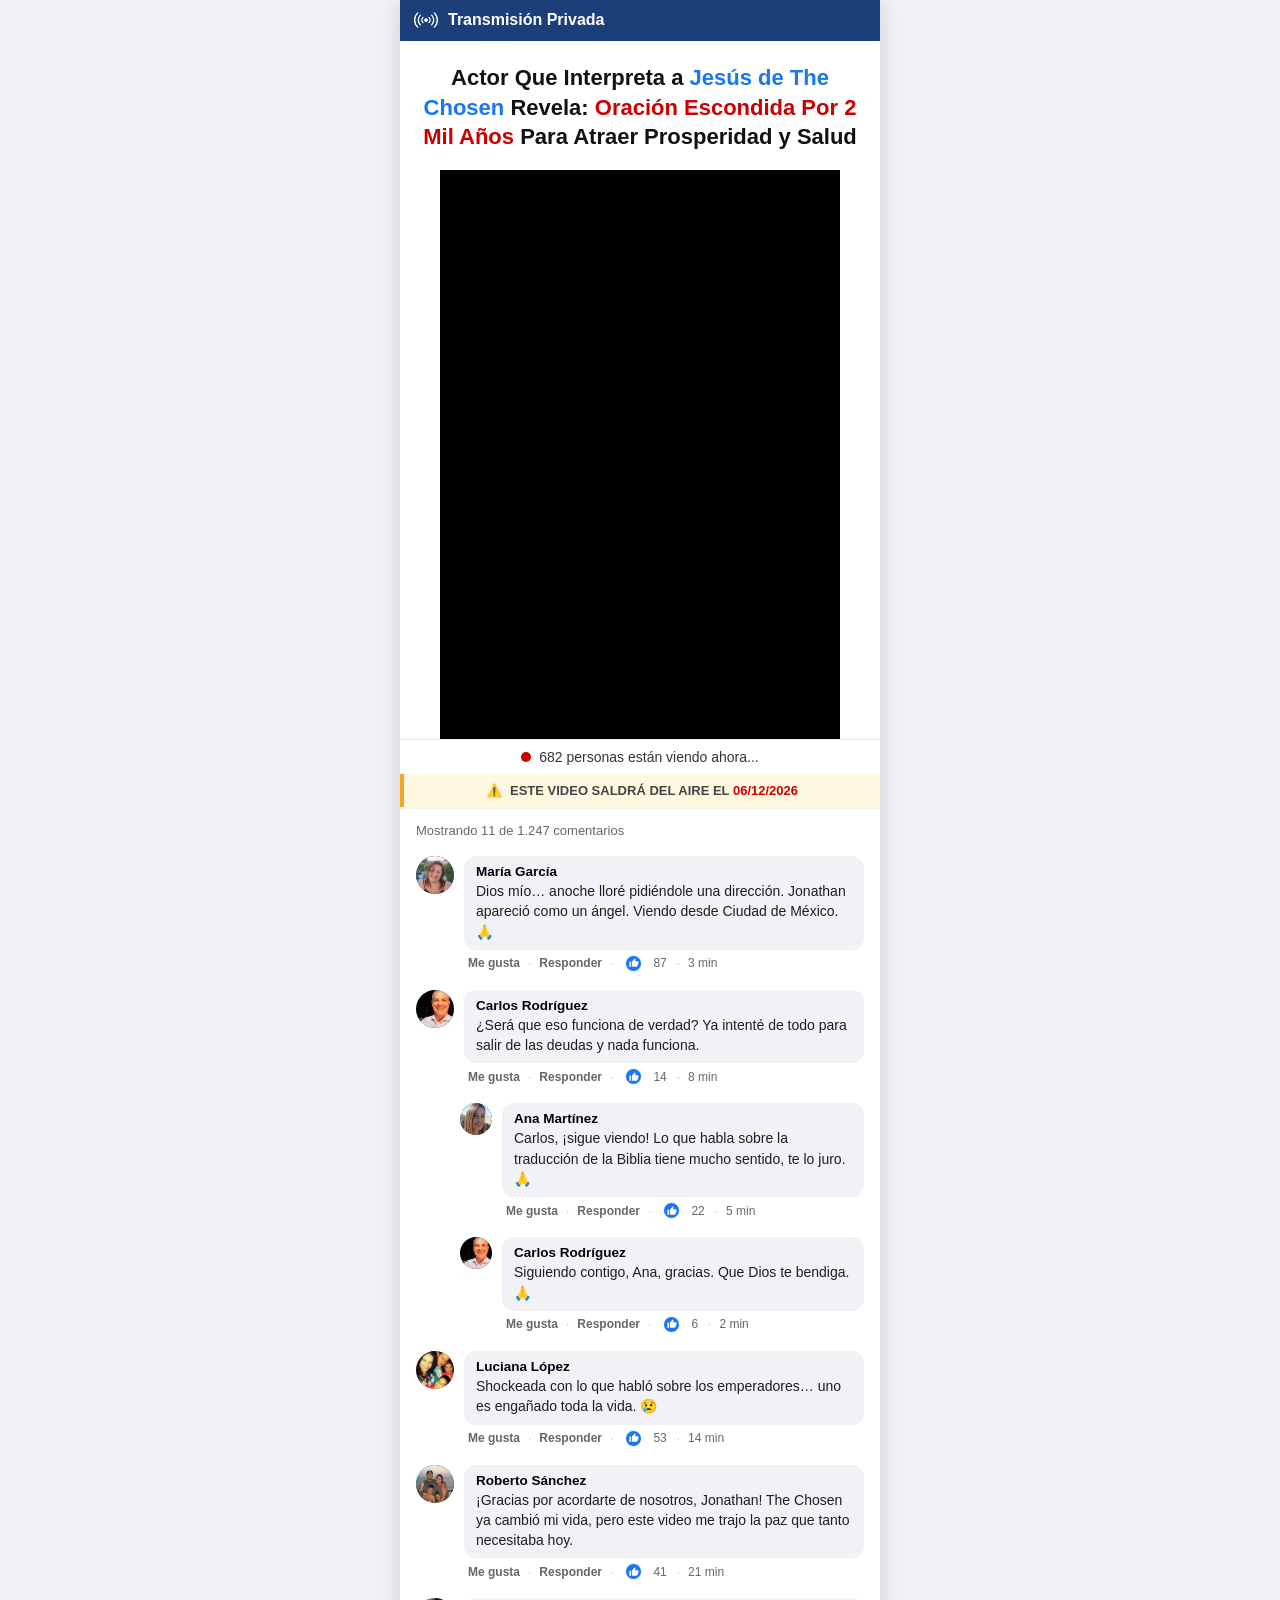
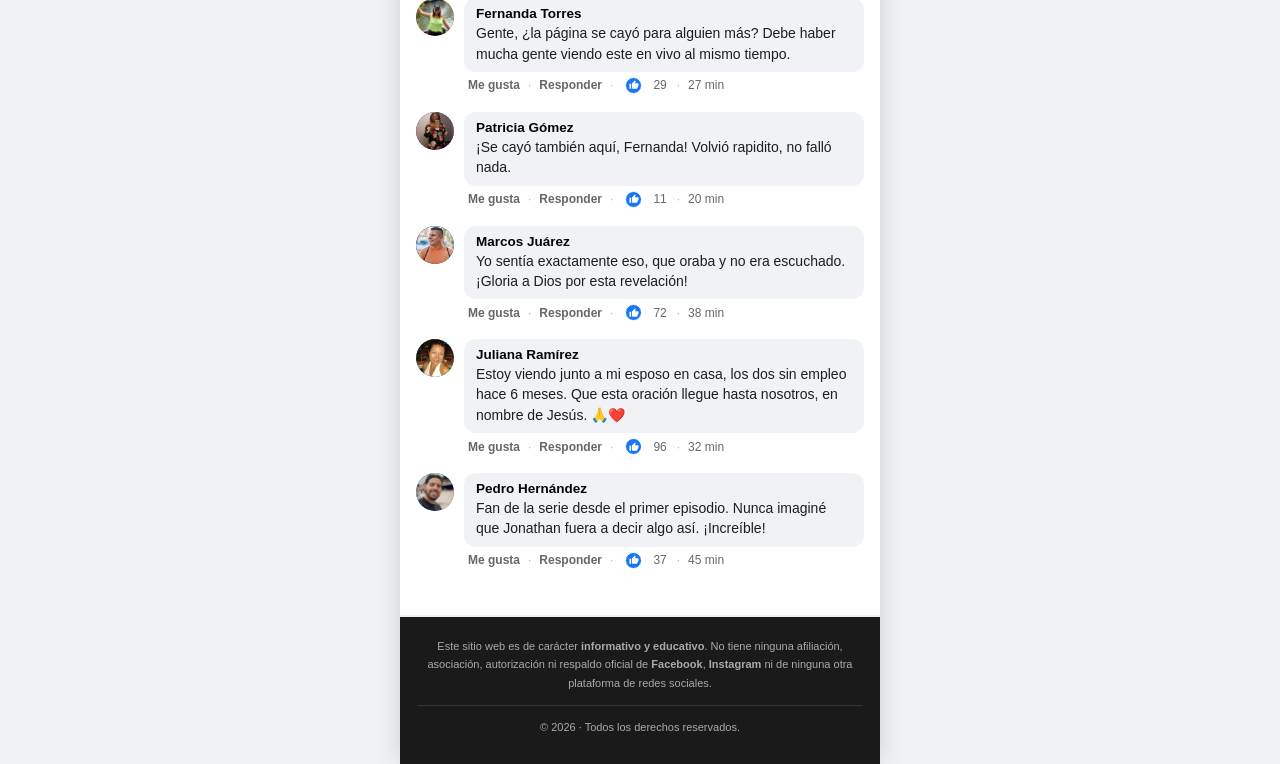
==== commit b124690d: "Shrink broadcast icon and animate only signal waves" ====
--- a/index.html
+++ b/index.html
@@ -18,9 +18,9 @@
     <!-- ════ EXCLUSIVE BANNER ════ -->
     <div class="exclusive-banner">
         <div class="sub-title">
-            <svg class="broadcast-icon" width="32" height="24" viewBox="0 0 32 24" fill="none" aria-hidden="true" focusable="false">
+            <svg class="broadcast-icon" width="24" height="18" viewBox="0 0 32 24" fill="none" aria-hidden="true" focusable="false">
                 <circle cx="16" cy="12" r="2.5" fill="currentColor"/>
-                <g stroke="currentColor" stroke-width="1.8" stroke-linecap="round">
+                <g class="broadcast-waves" stroke="currentColor" stroke-width="1.8" stroke-linecap="round">
                     <path d="M12 8.5a5 5 0 0 0 0 7M20 8.5a5 5 0 0 1 0 7"/>
                     <path d="M8.5 5.5a9 9 0 0 0 0 13M23.5 5.5a9 9 0 0 1 0 13"/>
                     <path d="M5 2.5a13 13 0 0 0 0 19M27 2.5a13 13 0 0 1 0 19"/>
--- a/css/style.css
+++ b/css/style.css
@@ -66,17 +66,21 @@
     display: block;
     flex-shrink: 0;
     overflow: visible;
+}
+
+.broadcast-waves {
+    transform-box: view-box;
     transform-origin: center;
-    animation: broadcast-pulse 1.5s ease-in-out infinite;
-}
-
-@keyframes broadcast-pulse {
+    animation: broadcast-waves 1.5s ease-in-out infinite;
+}
+
+@keyframes broadcast-waves {
     0%, 100% { transform: scale(0.85); }
-    50% { transform: scale(1.08); }
+    50% { transform: scale(1); }
 }
 
 @media (prefers-reduced-motion: reduce) {
-    .broadcast-icon {
+    .broadcast-waves {
         animation: none;
     }
 }
